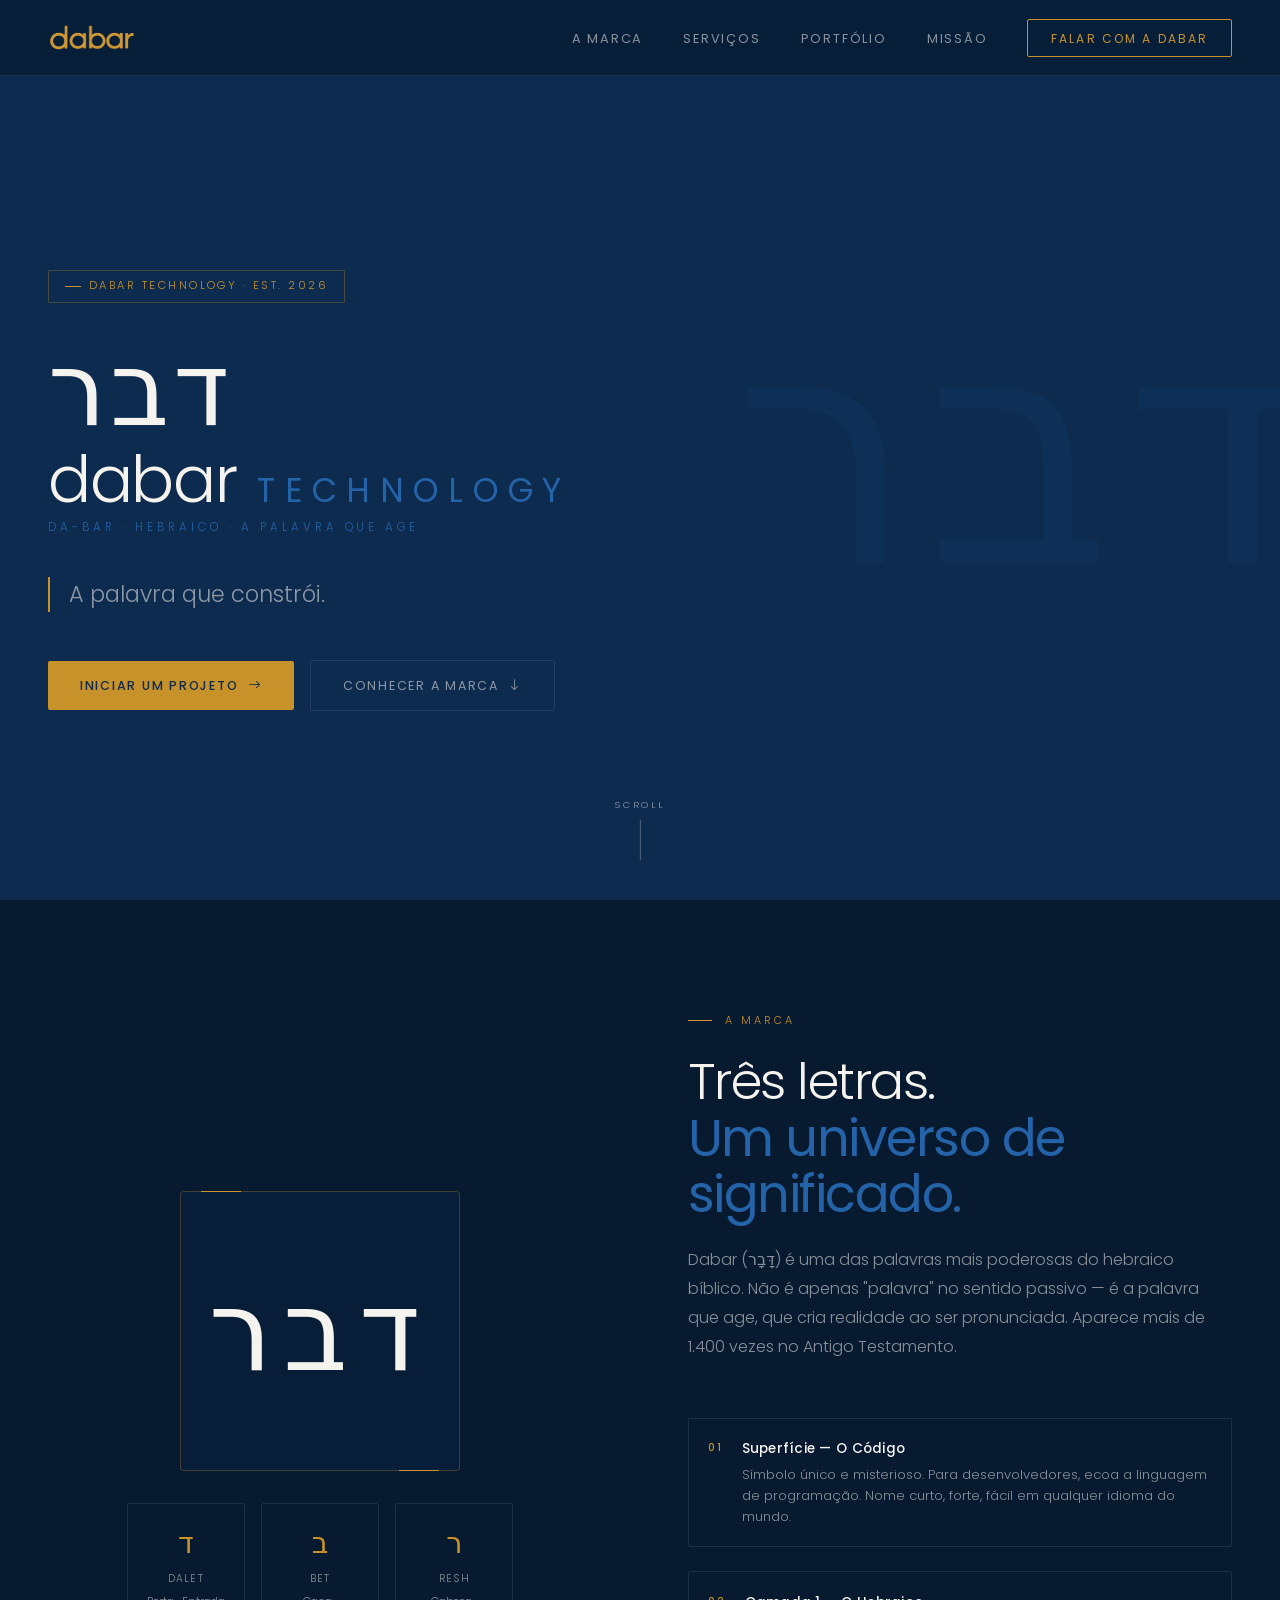
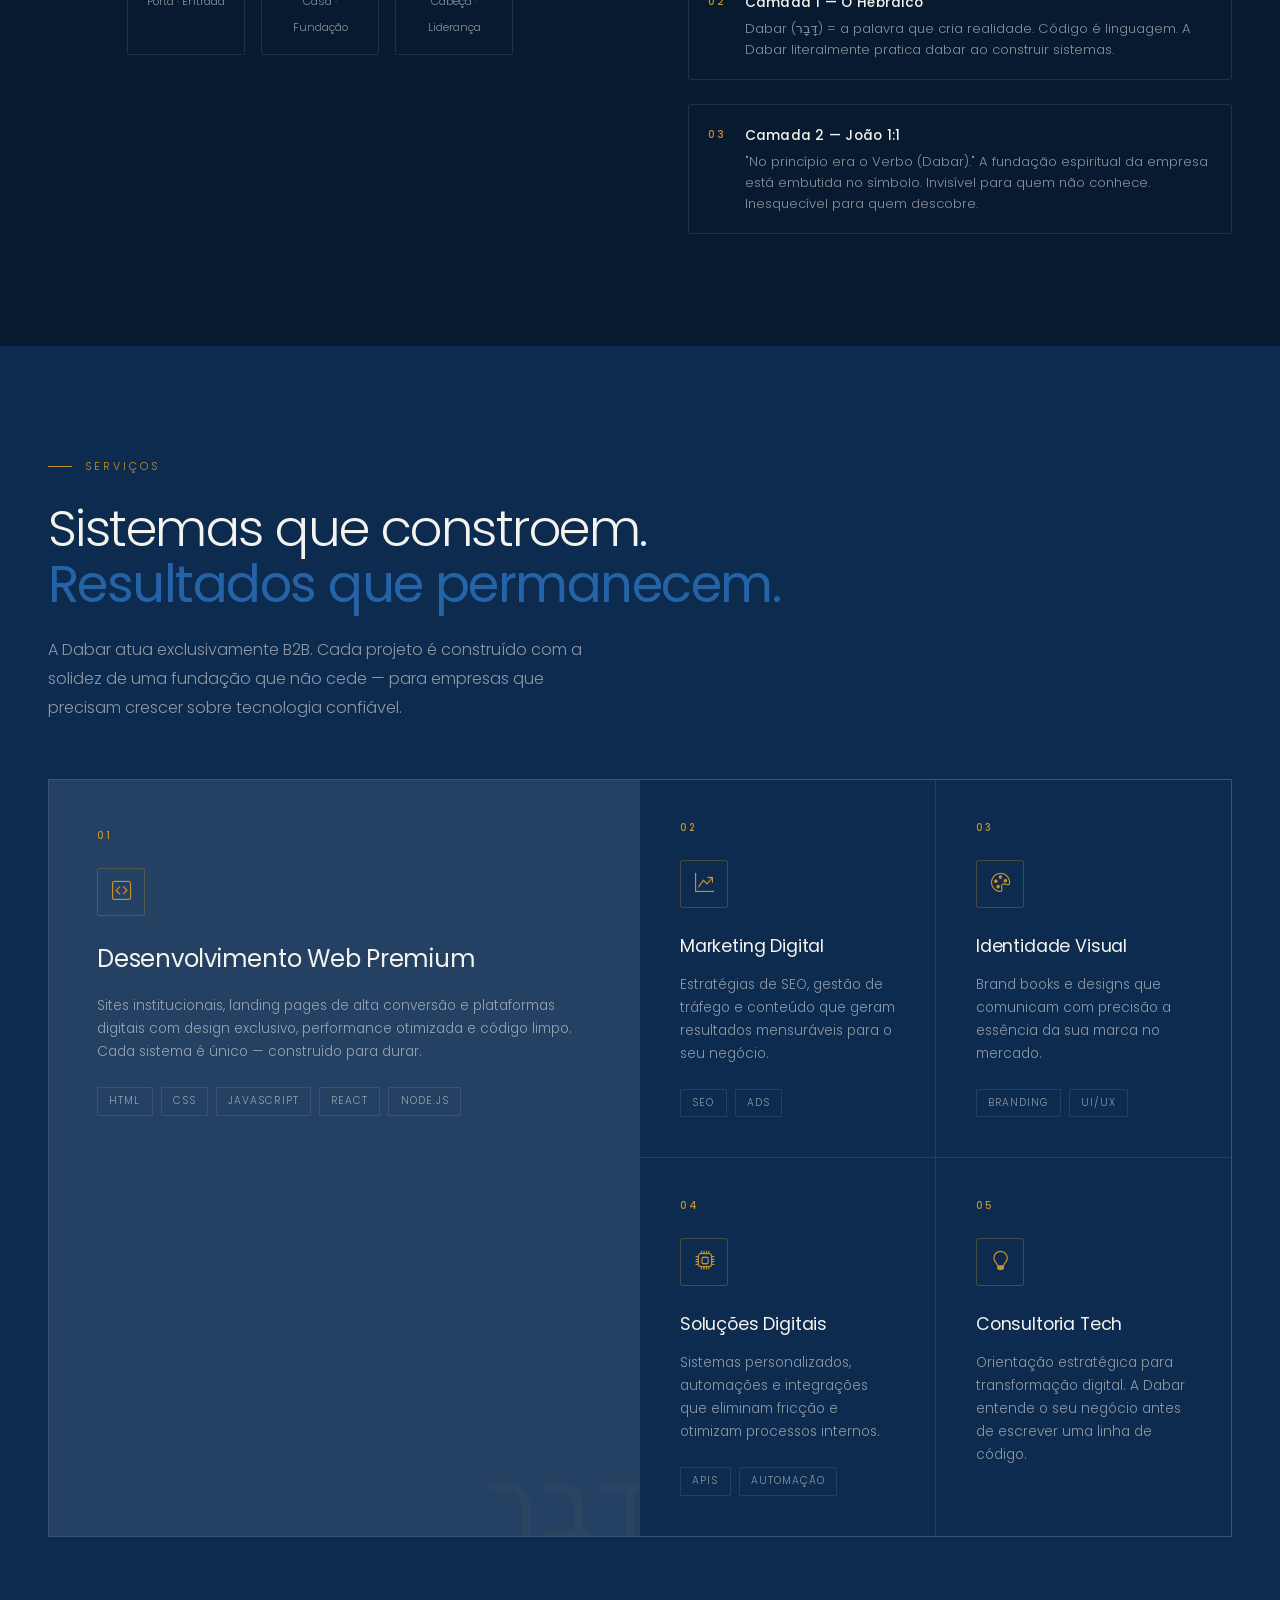
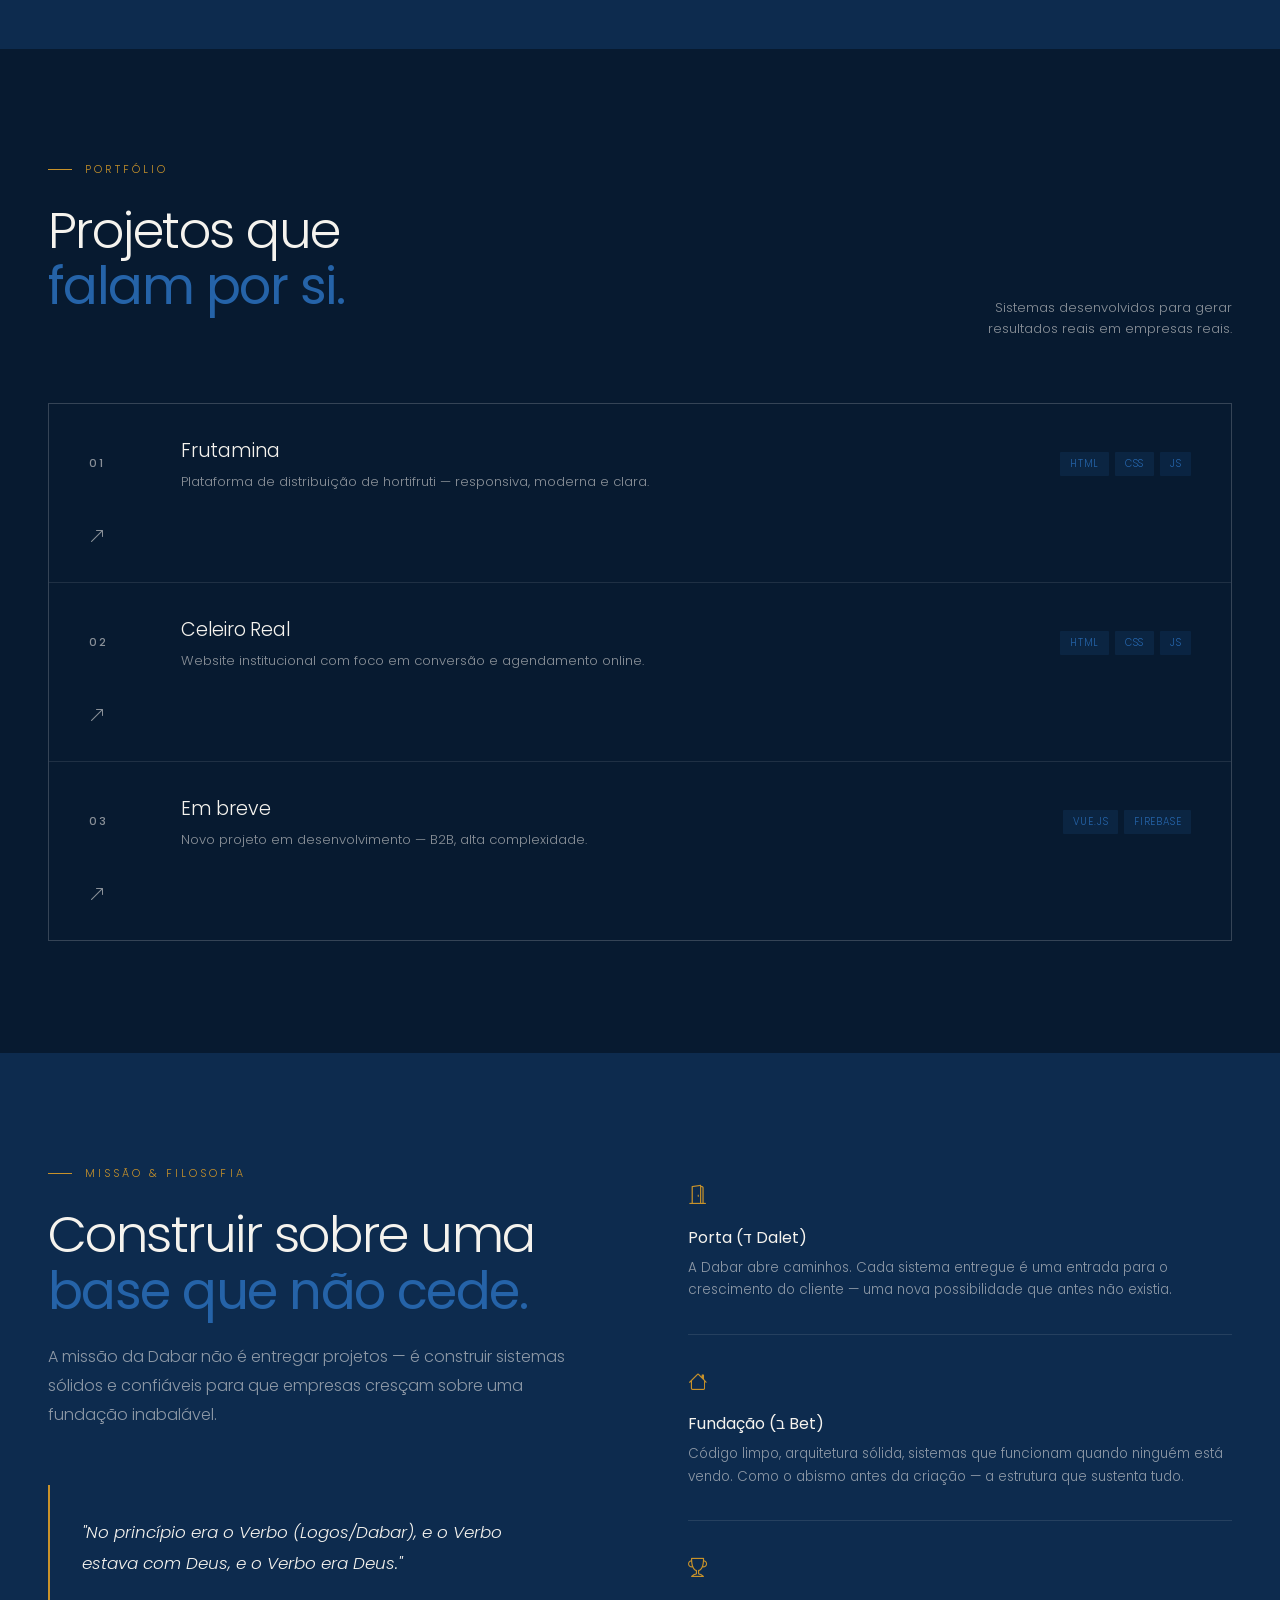
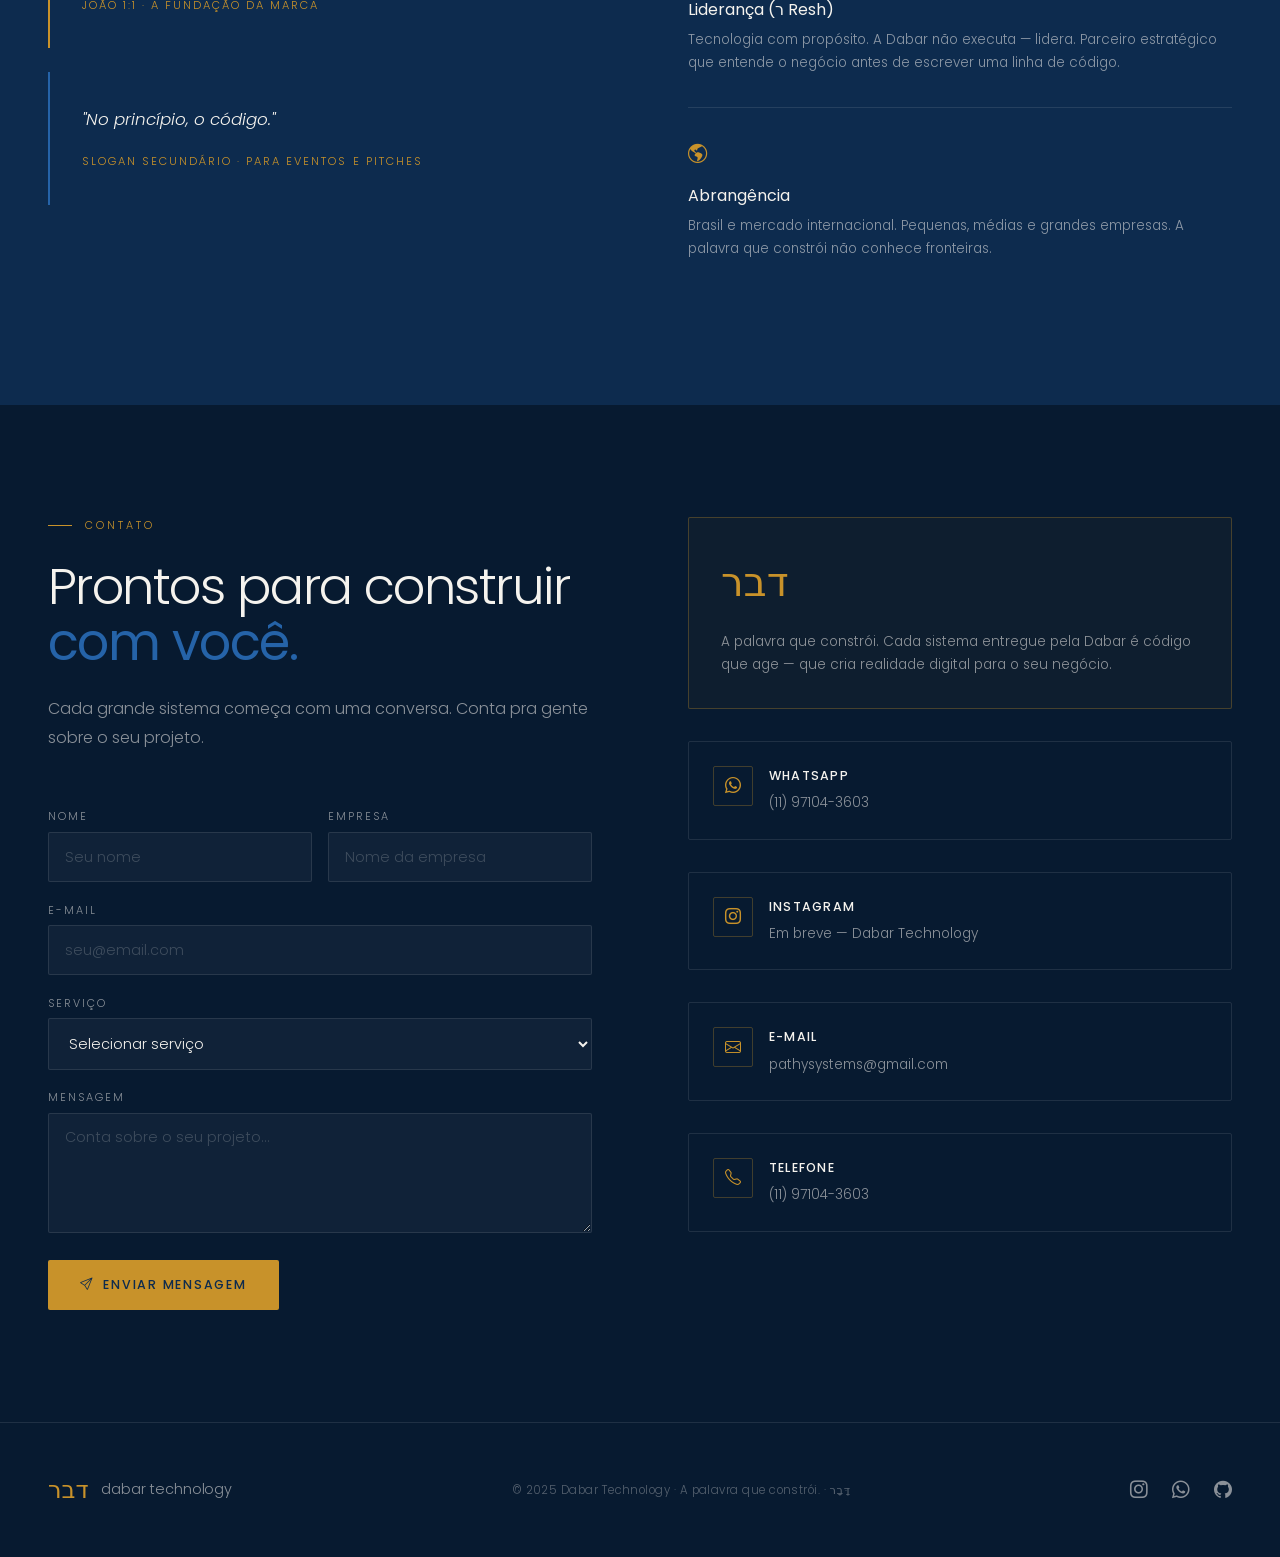
==== index.html @ f258bb85 "first upload" ====
<!DOCTYPE html>
<html lang="pt-br">

<head>
  <meta charset="UTF-8">
  <meta name="viewport" content="width=device-width, initial-scale=1.0">
  <meta name="author" content="Dabar Technology — Pedro Santos">
  <title>Dabar Technology | A palavra que constrói.</title>
  <meta name="description"
    content="Dabar Technology — Sistemas sólidos, confiáveis e com propósito. Para empresas que constroem sobre uma base que não cede.">
  <meta name="keywords" content="desenvolvimento web, sistemas, tecnologia, B2B, São Paulo">

  <link rel="preconnect" href="https://fonts.googleapis.com">
  <link rel="preconnect" href="https://fonts.gstatic.com" crossorigin>
  <link
    href="https://fonts.googleapis.com/css2?family=Poppins:wght@300;400;500;600;700&display=swap"
    rel="stylesheet">
  <link rel="stylesheet" href="https://cdn.jsdelivr.net/npm/bootstrap-icons@1.13.1/font/bootstrap-icons.min.css">

  <link rel="stylesheet" href="assets/css/common.css">
  <link rel="stylesheet" href="assets/css/home.css">
  <link rel="icon" href="favicon.png" type="image/x-icon">
</head>

<body>
  <!-- CURSOR -->
  <div class="cursor-dot" id="cursorDot"></div>
  <div class="cursor-ring" id="cursorRing"></div>

  <!-- MOBILE OVERLAY -->
  <div class="mobile-overlay" id="mobileOverlay">
    <div class="mobile-symbol">דבר</div>
    <button class="mobile-close" id="mobileClose"><i class="bi bi-x"></i></button>
    <a href="#home" onclick="closeMobile()">Home</a>
    <a href="#sobre" onclick="closeMobile()">A Marca</a>
    <a href="#servicos" onclick="closeMobile()">Serviços</a>
    <a href="#portfolio" onclick="closeMobile()">Portfólio</a>
    <a href="#missao" onclick="closeMobile()">Missão</a>
    <a href="#contato" onclick="closeMobile()">Contato</a>
  </div>

  <!-- HEADER -->
  <header id="header">
    <a href="#home" class="logo">
      <img src="assets/img/simlificado/dabar_logo_final_gold.png" alt="Dabar Technology" class="logo-image">
    </a>

    <nav>
      <ul>
        <li><a href="#sobre">A Marca</a></li>
        <li><a href="#servicos">Serviços</a></li>
        <li><a href="#portfolio">Portfólio</a></li>
        <li><a href="#missao">Missão</a></li>
        <li><a href="#contato" class="nav-cta">Falar com a Dabar</a></li>
      </ul>
    </nav>

    <button class="menu-mobile-btn" id="menuBtn">
      <i class="bi bi-list"></i>
    </button>
  </header>

  <!-- HERO -->
  <section id="home">
    <div class="hero-bg">
      <div class="hero-grid"></div>
      <div class="hero-watermark">דבר</div>
    </div>

    <div class="hero-content">
      <div class="hero-tag">Dabar Technology · Est. 2026</div>
      <span class="hero-hebrew">דבר</span>
      <div class="hero-name">dabar <em>technology</em></div>
      <div class="hero-tech">DA-BAR · Hebraico · A palavra que age</div>
      <p class="hero-slogan">A palavra que constrói.</p>
      <div class="hero-actions">
        <a href="#contato" class="btn-primary">
          Iniciar um projeto <i class="bi bi-arrow-right"></i>
        </a>
        <a href="#sobre" class="btn-ghost">
          Conhecer a marca <i class="bi bi-arrow-down"></i>
        </a>
      </div>
    </div>

    <a href="#sobre" class="hero-scroll">
      <span>scroll</span>
      <div class="scroll-line"></div>
    </a>
  </section>

  <!-- SOBRE / SÍMBOLO -->
  <section id="sobre">
    <div class="sobre-grid">
      <div class="sobre-visual">
        <div class="symbol-showcase reveal">
          <span class="symbol-main">דבר</span>
        </div>
        <div class="symbol-letters reveal reveal-delay-1">
          <div class="letter-card">
            <span class="letter-heb">ד</span>
            <span class="letter-name">Dalet</span>
            <span class="letter-meaning">Porta · Entrada</span>
          </div>
          <div class="letter-card">
            <span class="letter-heb">ב</span>
            <span class="letter-name">Bet</span>
            <span class="letter-meaning">Casa · Fundação</span>
          </div>
          <div class="letter-card">
            <span class="letter-heb">ר</span>
            <span class="letter-name">Resh</span>
            <span class="letter-meaning">Cabeça · Liderança</span>
          </div>
        </div>
      </div>

      <div class="sobre-content">
        <div class="section-label reveal">A Marca</div>
        <h2 class="section-title reveal reveal-delay-1">
          Três letras.<br><strong>Um universo de significado.</strong>
        </h2>
        <p class="section-desc reveal reveal-delay-2">
          Dabar (דָּבָר) é uma das palavras mais poderosas do hebraico bíblico. Não é apenas "palavra" no sentido
          passivo — é a palavra que age, que cria realidade ao ser pronunciada. Aparece mais de 1.400 vezes no Antigo
          Testamento.
        </p>

        <div class="layers">
          <div class="layer reveal reveal-delay-1">
            <span class="layer-num">01</span>
            <div class="layer-content">
              <h4>Superfície — O Código</h4>
              <p>Símbolo único e misterioso. Para desenvolvedores, ecoa a linguagem de programação. Nome curto, forte,
                fácil em qualquer idioma do mundo.</p>
            </div>
          </div>
          <div class="layer reveal reveal-delay-2">
            <span class="layer-num">02</span>
            <div class="layer-content">
              <h4>Camada 1 — O Hebraico</h4>
              <p>Dabar (דָּבָר) = a palavra que cria realidade. Código é linguagem. A Dabar literalmente pratica dabar
                ao construir sistemas.</p>
            </div>
          </div>
          <div class="layer reveal reveal-delay-3">
            <span class="layer-num">03</span>
            <div class="layer-content">
              <h4>Camada 2 — João 1:1</h4>
              <p>"No princípio era o Verbo (Dabar)." A fundação espiritual da empresa está embutida no símbolo.
                Invisível para quem não conhece. Inesquecível para quem descobre.</p>
            </div>
          </div>
        </div>
      </div>
    </div>
  </section>

  <!-- SERVIÇOS -->
  <section id="servicos">
    <div class="services-container">
      <div class="section-label reveal">Serviços</div>
      <h2 class="section-title reveal reveal-delay-1">
        Sistemas que constroem.<br><strong>Resultados que permanecem.</strong>
      </h2>
      <p class="section-desc reveal reveal-delay-2">
        A Dabar atua exclusivamente B2B. Cada projeto é construído com a solidez de uma fundação que não cede — para
        empresas que precisam crescer sobre tecnologia confiável.
      </p>

      <div class="services-grid reveal">
        <!-- Featured -->
        <div class="service-card featured">
          <div class="service-num">01</div>
          <div class="service-icon"><i class="bi bi-code-square"></i></div>
          <h3>Desenvolvimento Web Premium</h3>
          <p>Sites institucionais, landing pages de alta conversão e plataformas digitais com design exclusivo,
            performance otimizada e código limpo. Cada sistema é único — construído para durar.</p>
          <div class="service-tags">
            <span class="service-tag">HTML</span>
            <span class="service-tag">CSS</span>
            <span class="service-tag">JavaScript</span>
            <span class="service-tag">React</span>
            <span class="service-tag">Node.js</span>
          </div>
          <div class="service-card-bg">דבר</div>
        </div>

        <!-- Marketing -->
        <div class="service-card">
          <div class="service-num">02</div>
          <div class="service-icon"><i class="bi bi-graph-up-arrow"></i></div>
          <h3>Marketing Digital</h3>
          <p>Estratégias de SEO, gestão de tráfego e conteúdo que geram resultados mensuráveis para o seu negócio.</p>
          <div class="service-tags">
            <span class="service-tag">SEO</span>
            <span class="service-tag">Ads</span>
          </div>
        </div>

        <!-- Branding -->
        <div class="service-card">
          <div class="service-num">03</div>
          <div class="service-icon"><i class="bi bi-palette"></i></div>
          <h3>Identidade Visual</h3>
          <p>Brand books e designs que comunicam com precisão a essência da sua marca no mercado.</p>
          <div class="service-tags">
            <span class="service-tag">Branding</span>
            <span class="service-tag">UI/UX</span>
          </div>
        </div>

        <!-- Sistemas -->
        <div class="service-card">
          <div class="service-num">04</div>
          <div class="service-icon"><i class="bi bi-cpu"></i></div>
          <h3>Soluções Digitais</h3>
          <p>Sistemas personalizados, automações e integrações que eliminam fricção e otimizam processos internos.</p>
          <div class="service-tags">
            <span class="service-tag">APIs</span>
            <span class="service-tag">Automação</span>
          </div>
        </div>

        <!-- Consultoria -->
        <div class="service-card">
          <div class="service-num">05</div>
          <div class="service-icon"><i class="bi bi-lightbulb"></i></div>
          <h3>Consultoria Tech</h3>
          <p>Orientação estratégica para transformação digital. A Dabar entende o seu negócio antes de escrever uma
            linha de código.</p>
        </div>
      </div>
    </div>
  </section>

  <!-- PORTFÓLIO -->
  <section id="portfolio">
    <div class="portfolio-container">
      <div class="portfolio-header">
        <div>
          <div class="section-label reveal">Portfólio</div>
          <h2 class="section-title reveal reveal-delay-1">
            Projetos que<br><strong>falam por si.</strong>
          </h2>
        </div>
        <p class="reveal reveal-delay-2"
          style="font-size:0.82rem;color:var(--text-muted);max-width:280px;text-align:right;">
          Sistemas desenvolvidos para gerar resultados reais em empresas reais.
        </p>
      </div>

      <div class="projects-list">
        <a href="https://frutamina.com.br" target="_blank" class="project-row reveal">
          <span class="project-num">01</span>
          <div class="project-info">
            <h3>Frutamina</h3>
            <p>Plataforma de distribuição de hortifruti — responsiva, moderna e clara.</p>
          </div>
          <div class="project-stack">
            <span class="stack-tag">HTML</span>
            <span class="stack-tag">CSS</span>
            <span class="stack-tag">JS</span>
          </div>
          <i class="bi bi-arrow-up-right project-arrow"></i>
        </a>

        <a href="#" class="project-row reveal reveal-delay-1">
          <span class="project-num">02</span>
          <div class="project-info">
            <h3>Celeiro Real</h3>
            <p>Website institucional com foco em conversão e agendamento online.</p>
          </div>
          <div class="project-stack">
            <span class="stack-tag">HTML</span>
            <span class="stack-tag">CSS</span>
            <span class="stack-tag">JS</span>
          </div>
          <i class="bi bi-arrow-up-right project-arrow"></i>
        </a>

        <a href="#" class="project-row reveal reveal-delay-2">
          <span class="project-num">03</span>
          <div class="project-info">
            <h3>Em breve</h3>
            <p>Novo projeto em desenvolvimento — B2B, alta complexidade.</p>
          </div>
          <div class="project-stack">
            <span class="stack-tag">Vue.js</span>
            <span class="stack-tag">Firebase</span>
          </div>
          <i class="bi bi-arrow-up-right project-arrow"></i>
        </a>
      </div>
    </div>
  </section>

  <!-- MISSÃO -->
  <section id="missao">
    <div class="mission-container">
      <div>
        <div class="section-label reveal">Missão & Filosofia</div>
        <h2 class="section-title reveal reveal-delay-1">
          Construir sobre uma<br><strong>base que não cede.</strong>
        </h2>
        <p class="section-desc reveal reveal-delay-2">
          A missão da Dabar não é entregar projetos — é construir sistemas sólidos e confiáveis para que empresas
          cresçam sobre uma fundação inabalável.
        </p>
        <div class="verse-block reveal reveal-delay-3">
          <p class="verse-text">"No princípio era o Verbo (Logos/Dabar), e o Verbo estava com Deus, e o Verbo era Deus."
          </p>
          <span class="verse-ref">João 1:1 · A fundação da marca</span>
        </div>
        <div class="verse-block reveal reveal-delay-4" style="margin-top:1.5rem;border-left-color:var(--safira-light);">
          <p class="verse-text">"No princípio, o código."</p>
          <span class="verse-ref">Slogan secundário · Para eventos e pitches</span>
        </div>
      </div>

      <div class="pilares">
        <div class="pilar reveal">
          <div class="pilar-icon"><i class="bi bi-door-open"></i></div>
          <h4>Porta (ד Dalet)</h4>
          <p>A Dabar abre caminhos. Cada sistema entregue é uma entrada para o crescimento do cliente — uma nova
            possibilidade que antes não existia.</p>
        </div>
        <div class="pilar reveal reveal-delay-1">
          <div class="pilar-icon"><i class="bi bi-house"></i></div>
          <h4>Fundação (ב Bet)</h4>
          <p>Código limpo, arquitetura sólida, sistemas que funcionam quando ninguém está vendo. Como o abismo antes da
            criação — a estrutura que sustenta tudo.</p>
        </div>
        <div class="pilar reveal reveal-delay-2">
          <div class="pilar-icon"><i class="bi bi-trophy"></i></div>
          <h4>Liderança (ר Resh)</h4>
          <p>Tecnologia com propósito. A Dabar não executa — lidera. Parceiro estratégico que entende o negócio antes de
            escrever uma linha de código.</p>
        </div>
        <div class="pilar reveal reveal-delay-3">
          <div class="pilar-icon"><i class="bi bi-globe-americas"></i></div>
          <h4>Abrangência</h4>
          <p>Brasil e mercado internacional. Pequenas, médias e grandes empresas. A palavra que constrói não conhece
            fronteiras.</p>
        </div>
      </div>
    </div>
  </section>

  <!-- CONTATO -->
  <section id="contato">
    <div class="contact-container">
      <div>
        <div class="section-label reveal">Contato</div>
        <h2 class="section-title reveal reveal-delay-1">
          Prontos para construir<br><strong>com você.</strong>
        </h2>
        <p class="section-desc reveal reveal-delay-2">
          Cada grande sistema começa com uma conversa. Conta pra gente sobre o seu projeto.
        </p>

        <form class="contact-form reveal reveal-delay-3" id="contactForm">
          <div class="form-row">
            <div class="form-group">
              <label for="name">Nome</label>
              <input type="text" id="name" name="name" placeholder="Seu nome" required>
            </div>
            <div class="form-group">
              <label for="company">Empresa</label>
              <input type="text" id="company" name="company" placeholder="Nome da empresa">
            </div>
          </div>
          <div class="form-group">
            <label for="email">E-mail</label>
            <input type="email" id="email" name="email" placeholder="seu@email.com" required>
          </div>
          <div class="form-group">
            <label for="service">Serviço</label>
            <select id="service" name="service">
              <option value="">Selecionar serviço</option>
              <option>Desenvolvimento Web</option>
              <option>Marketing Digital</option>
              <option>Identidade Visual</option>
              <option>Soluções Digitais</option>
              <option>Consultoria Tech</option>
            </select>
          </div>
          <div class="form-group">
            <label for="message">Mensagem</label>
            <textarea id="message" name="message" placeholder="Conta sobre o seu projeto..." required></textarea>
          </div>
          <button type="submit" class="btn-submit">
            <i class="bi bi-send"></i> Enviar mensagem
          </button>
        </form>
      </div>

      <div class="contact-info">
        <div class="contact-mission reveal">
          <span class="symbol">דבר</span>
          <p>A palavra que constrói. Cada sistema entregue pela Dabar é código que age — que cria realidade digital para
            o seu negócio.</p>
        </div>

        <a href="https://wa.me/5511971043603" target="_blank" class="contact-item reveal reveal-delay-1">
          <div class="contact-item-icon"><i class="bi bi-whatsapp"></i></div>
          <div>
            <h4>WhatsApp</h4>
            <span>(11) 97104-3603</span>
          </div>
        </a>

        <a href="https://www.instagram.com/pathy_systems/" target="_blank" class="contact-item reveal reveal-delay-2">
          <div class="contact-item-icon"><i class="bi bi-instagram"></i></div>
          <div>
            <h4>Instagram</h4>
            <span>Em breve — Dabar Technology</span>
          </div>
        </a>

        <a href="mailto:pathysystems@gmail.com" class="contact-item reveal reveal-delay-3">
          <div class="contact-item-icon"><i class="bi bi-envelope"></i></div>
          <div>
            <h4>E-mail</h4>
            <span>pathysystems@gmail.com</span>
          </div>
        </a>

        <a href="tel:+5511971043603" class="contact-item reveal reveal-delay-4">
          <div class="contact-item-icon"><i class="bi bi-telephone"></i></div>
          <div>
            <h4>Telefone</h4>
            <span>(11) 97104-3603</span>
          </div>
        </a>
      </div>
    </div>
  </section>

  <!-- FOOTER -->
  <footer>
    <div class="footer-inner">
      <a href="#home" class="footer-brand">
        <span class="symbol">דבר</span>
        <span class="name">dabar technology</span>
      </a>
      <p class="footer-copy">© 2025 Dabar Technology · A palavra que constrói. · דָּבָר</p>
      <div class="footer-links">
        <a href="https://www.instagram.com/pathy_systems/" target="_blank" aria-label="Instagram">
          <i class="bi bi-instagram"></i>
        </a>
        <a href="https://wa.me/5511971043603" target="_blank" aria-label="WhatsApp">
          <i class="bi bi-whatsapp"></i>
        </a>
        <a href="https://github.com/pathy-systems" target="_blank" aria-label="GitHub">
          <i class="bi bi-github"></i>
        </a>
      </div>
    </div>
  </footer>

  <!-- NOTIFICATION -->
  <div class="notify" id="notify">
    <i class="bi bi-check-circle"></i>
    Mensagem enviada. A Dabar entrará em contato em breve.
  </div>


  <script src="assets/js/common.js"></script>
  <script src="assets/js/home.js"></script>
</body>

</html>
---- assets/css/common.css ----
/* ══════════════════════════════════════
   COMMON STYLES — DABAR TECHNOLOGY
   Shared across pages
   ══════════════════════════════════════ */
:root {
  --safira:     #1A4F8A;
  --safira-light: #2563A8;
  --midnight:   #0D2B4E;
  --midnight-deep: #071a30;
  --gold:       #C8922A;
  --gold-light: #D9A843;
  --stone:      #F5F3EE;
  --stone-dark: #E8E4DC;
  --white:      #ffffff;
  --text-main:  #F5F3EE;
  --text-muted: rgba(245,243,238,0.55);
  --border:     rgba(245,243,238,0.1);
  --border-gold: rgba(200,146,42,0.3);

  --font-body: 'Poppins', system-ui, sans-serif;

  --ease: cubic-bezier(0.4,0,0.2,1);
  --ease-spring: cubic-bezier(0.34,1.56,0.64,1);
}

*, *::before, *::after { margin:0; padding:0; box-sizing:border-box; }
html { scroll-behavior: smooth; }

body,
a,
button,
input,
textarea,
select,
label,
.nav-cta,
.menu-mobile-btn,
.mobile-close,
.btn-submit,
.contact-item,
.service-card,
.project-row {
  cursor: none !important;
}

body {
  background: var(--midnight);
  color: var(--text-main);
  font-family: var(--font-body);
  font-weight: 300;
  line-height: 1.6;
  overflow-x: hidden;
  cursor: none;
}

/* ── CUSTOM CURSOR ── */
.cursor-dot {
  width: 14px; height: 14px;
  background: #ffffff;
  border: 1px solid #ffffff;
  border-radius: 50%;
  position: fixed;
  top: 0; left: 0;
  pointer-events: none;
  z-index: 9999;
  transform: translate(-50%,-50%);
  will-change: transform;
  mix-blend-mode: difference;
  transition: width 0.15s ease, height 0.15s ease, transform 0.15s ease;
  opacity: 0;
}
.cursor-dot.active {
  opacity: 1;
}
.cursor-ring {
  width: 44px; height: 44px;
  border: 1.5px solid #ffffff;
  border-radius: 50%;
  position: fixed;
  top: 0; left: 0;
  pointer-events: none;
  z-index: 9998;
  transform: translate(-50%,-50%);
  will-change: transform;
  transition: width 0.3s var(--ease), height 0.3s var(--ease), border-color 0.3s, opacity 0.2s ease;
  mix-blend-mode: difference;
  opacity: 0;
}
.cursor-ring.active {
  opacity: 1;
}
.cursor-ring.hovered {
  width: 72px; height: 72px;
  border-color: #ffffff;
}
.cursor-dot.hovered {
  width: 18px; height: 18px;
}

/* ── SCROLLBAR ── */
::-webkit-scrollbar { width: 4px; }
::-webkit-scrollbar-track { background: var(--midnight-deep); }
::-webkit-scrollbar-thumb { background: var(--safira); border-radius: 2px; }

/* ── HEADER ── */
header {
  position: fixed;
  top: 0; left: 0; right: 0;
  z-index: 100;
  padding: 1.4rem 3rem;
  display: flex;
  align-items: center;
  justify-content: space-between;
  background: rgba(7,26,48,0.7);
  backdrop-filter: blur(20px);
  border-bottom: 1px solid var(--border);
  transition: background 0.4s var(--ease), padding 0.4s var(--ease);
}
header.scrolled {
  padding: 1rem 3rem;
  background: rgba(7,26,48,0.95);
}

.logo {
  display: flex;
  align-items: center;
  gap: 1rem;
  text-decoration: none;
}
.logo-image {
  display: block;
  max-height: 30px;
  width: auto;
}
.logo-symbol {
  font-family: var(--font-body);
  font-size: 1.8rem;
  font-weight: 300;
  color: var(--gold);
  line-height: 1;
  letter-spacing: 0.02em;
}
.logo-text {
  display: flex;
  flex-direction: column;
  gap: 0;
}
.logo-name {
  font-family: var(--font-body);
  font-size: 1.25rem;
  font-weight: 300;
  color: var(--stone);
  letter-spacing: -0.02em;
  line-height: 1.1;
}
.logo-sub {
  font-size: 0.6rem;
  font-weight: 500;
  letter-spacing: 0.28em;
  color: var(--safira-light);
  text-transform: uppercase;
}

nav ul {
  list-style: none;
  display: flex;
  gap: 2.5rem;
  align-items: center;
}
nav a {
  text-decoration: none;
  font-size: 0.8rem;
  font-weight: 400;
  letter-spacing: 0.14em;
  text-transform: uppercase;
  color: var(--text-muted);
  transition: color 0.3s;
  position: relative;
}
nav a::after {
  content: '';
  position: absolute;
  bottom: -4px; left: 0;
  width: 0; height: 1px;
  background: var(--gold);
  transition: width 0.3s var(--ease);
}
nav a:hover { color: var(--text-main); }
nav a:hover::after { width: 100%; }

.nav-cta {
  padding: 0.6rem 1.4rem;
  border: 1px solid var(--gold);
  border-radius: 2px;
  color: var(--gold) !important;
  font-size: 0.75rem !important;
  letter-spacing: 0.18em;
  transition: background 0.3s, color 0.3s !important;
}
.nav-cta:hover {
  background: var(--gold);
  color: var(--midnight) !important;
}
.nav-cta::after { display: none; }

.menu-mobile-btn {
  display: none;
  background: none;
  border: none;
  color: var(--text-main);
  font-size: 1.5rem;
}

.btn-primary {
  display: inline-flex;
  align-items: center;
  gap: 0.6rem;
  padding: 0.9rem 2rem;
  background: var(--gold);
  color: var(--midnight);
  text-decoration: none;
  font-size: 0.78rem;
  font-weight: 500;
  letter-spacing: 0.14em;
  text-transform: uppercase;
  border-radius: 2px;
  transition: background 0.3s, transform 0.2s var(--ease-spring), box-shadow 0.3s;
}
.btn-primary:hover {
  background: var(--gold-light);
  transform: translateY(-2px);
  box-shadow: 0 12px 30px rgba(200,146,42,0.3);
}

.btn-ghost {
  display: inline-flex;
  align-items: center;
  gap: 0.6rem;
  padding: 0.9rem 2rem;
  border: 1px solid var(--border);
  color: var(--text-muted);
  text-decoration: none;
  font-size: 0.78rem;
  font-weight: 400;
  letter-spacing: 0.14em;
  text-transform: uppercase;
  border-radius: 2px;
  transition: border-color 0.3s, color 0.3s;
}
.btn-ghost:hover {
  border-color: var(--stone);
  color: var(--stone);
}

.section-label {
  display: flex;
  align-items: center;
  gap: 0.8rem;
  font-size: 0.68rem;
  letter-spacing: 0.28em;
  text-transform: uppercase;
  color: var(--gold);
  margin-bottom: 1.5rem;
}
.section-label::before {
  content: '';
  width: 24px; height: 1px;
  background: var(--gold);
  flex-shrink: 0;
}

.section-title {
  font-size: clamp(2rem, 4vw, 3.2rem);
  font-weight: 300;
  letter-spacing: -0.03em;
  color: var(--stone);
  line-height: 1.1;
  margin-bottom: 1.5rem;
}
.section-title strong {
  font-weight: 400;
  color: var(--safira-light);
}

.section-desc {
  font-size: 1rem;
  color: var(--text-muted);
  max-width: 540px;
  line-height: 1.8;
  margin-bottom: 3.5rem;
}

/* ── REVEAL ANIMATION ── */
.reveal {
  opacity: 0;
  transform: translateY(30px);
  transition: opacity 0.7s var(--ease), transform 0.7s var(--ease);
}
.reveal.visible {
  opacity: 1;
  transform: translateY(0);
}
.reveal-delay-1 { transition-delay: 0.1s; }
.reveal-delay-2 { transition-delay: 0.2s; }
.reveal-delay-3 { transition-delay: 0.3s; }
.reveal-delay-4 { transition-delay: 0.4s; }

.contact-form {
  display: flex;
  flex-direction: column;
  gap: 1.2rem;
}

.form-group {
  display: flex;
  flex-direction: column;
  gap: 0.4rem;
}
.form-group label {
  font-size: 0.68rem;
  letter-spacing: 0.18em;
  text-transform: uppercase;
  color: var(--text-muted);
}
.form-group input,
.form-group textarea,
.form-group select {
  background: rgba(245,243,238,0.04);
  border: 1px solid var(--border);
  color: var(--stone);
  padding: 0.85rem 1rem;
  font-family: var(--font-body);
  font-size: 0.9rem;
  font-weight: 300;
  border-radius: 2px;
  transition: border-color 0.3s, background 0.3s;
  outline: none;
  width: 100%;
}
.form-group input::placeholder,
.form-group textarea::placeholder {
  color: rgba(245,243,238,0.2);
}
.form-group input:focus,
.form-group textarea:focus,
.form-group select:focus {
  border-color: var(--safira-light);
  background: rgba(245,243,238,0.06);
}
.form-group select option { background: var(--midnight-deep); }
.form-group textarea { min-height: 120px; resize: vertical; }

.form-row { display: grid; grid-template-columns: 1fr 1fr; gap: 1rem; }

.btn-submit {
  display: inline-flex;
  align-items: center;
  gap: 0.6rem;
  padding: 1rem 2rem;
  background: var(--gold);
  color: var(--midnight);
  border: none;
  font-family: var(--font-body);
  font-size: 0.78rem;
  font-weight: 500;
  letter-spacing: 0.14em;
  text-transform: uppercase;
  border-radius: 2px;
  transition: background 0.3s, transform 0.2s var(--ease-spring);
  margin-top: 0.5rem;
  align-self: flex-start;
}
.btn-submit:hover {
  background: var(--gold-light);
  transform: translateY(-2px);
}

.contact-info {
  display: flex;
  flex-direction: column;
  gap: 2rem;
}

.contact-item {
  display: flex;
  gap: 1rem;
  align-items: flex-start;
  padding: 1.5rem;
  border: 1px solid var(--border);
  border-radius: 2px;
  text-decoration: none;
  color: inherit;
  transition: border-color 0.3s, background 0.3s;
}
.contact-item:hover {
  border-color: var(--border-gold);
  background: rgba(200,146,42,0.04);
}
.contact-item-icon {
  width: 40px; height: 40px;
  border: 1px solid var(--border-gold);
  display: flex;
  align-items: center;
  justify-content: center;
  font-size: 1rem;
  color: var(--gold);
  flex-shrink: 0;
  border-radius: 2px;
}
.contact-item h4 {
  font-size: 0.78rem;
  font-weight: 500;
  letter-spacing: 0.1em;
  text-transform: uppercase;
  color: var(--stone);
  margin-bottom: 0.2rem;
}
.contact-item span {
  font-size: 0.85rem;
  color: var(--text-muted);
}

footer {
  background: var(--midnight-deep);
  border-top: 1px solid var(--border);
  padding: 3rem;
}

.footer-inner {
  max-width: 1200px;
  margin: 0 auto;
  display: flex;
  align-items: center;
  justify-content: space-between;
  gap: 2rem;
  flex-wrap: wrap;
}

.footer-brand {
  display: flex;
  align-items: center;
  gap: 0.8rem;
  text-decoration: none;
}
.footer-brand .symbol {
  font-family: var(--font-body);
  font-size: 1.5rem;
  color: var(--gold);
}
.footer-brand .name {
  font-size: 0.9rem;
  font-weight: 300;
  color: var(--text-muted);
  letter-spacing: -0.01em;
}

.footer-copy {
  font-size: 0.72rem;
  color: var(--text-muted);
  opacity: 0.6;
  letter-spacing: 0.04em;
}

.footer-links {
  display: flex;
  gap: 1.5rem;
}
.footer-links a {
  font-size: 1.1rem;
  color: var(--text-muted);
  text-decoration: none;
  transition: color 0.3s;
}
.footer-links a:hover { color: var(--gold); }

.mobile-overlay {
  display: none;
  position: fixed;
  inset: 0;
  background: rgba(7,26,48,0.98);
  z-index: 200;
  flex-direction: column;
  justify-content: center;
  align-items: center;
  gap: 2rem;
}
.mobile-overlay.open { display: flex; }
.mobile-overlay a {
  font-size: 1.5rem;
  font-weight: 300;
  color: var(--text-muted);
  text-decoration: none;
  letter-spacing: -0.02em;
  transition: color 0.3s;
}
.mobile-overlay a:hover { color: var(--gold); }
.mobile-close {
  position: absolute;
  top: 2rem; right: 2rem;
  background: none; border: none;
  color: var(--text-muted);
  font-size: 1.5rem;
}
.mobile-symbol {
  font-family: var(--font-body);
  font-size: 4rem;
  color: rgba(200,146,42,0.2);
  margin-bottom: 1rem;
}

@media (max-width: 900px) {
  header { padding: 1.2rem 1.5rem; }
  header nav { display: none; }
  .menu-mobile-btn { display: block; }
}

/* ── NOTIFICATION ── */
.notify {
  position: fixed;
  bottom: 2rem; right: 2rem;
  background: var(--safira);
  color: var(--stone);
  padding: 1rem 1.5rem;
  border-radius: 2px;
  font-size: 0.82rem;
  display: flex;
  align-items: center;
  gap: 0.6rem;
  transform: translateY(100px);
  opacity: 0;
  transition: all 0.4s var(--ease);
  z-index: 500;
  border-left: 3px solid var(--gold);
}
.notify.show { transform: translateY(0); opacity: 1; }
---- assets/css/home.css ----
/* ── HERO ── */
    #home {
      min-height: 100vh;
      display: flex;
      flex-direction: column;
      justify-content: center;
      align-items: flex-start;
      padding: 10rem 3rem 5rem 3rem;
      position: relative;
      overflow: hidden;
    }

    .hero-bg {
      position: absolute;
      inset: 0;
      pointer-events: none;
      background: var(--midnight);
    }
    .hero-bg::before {
      display: none;
    }

    .hero-grid {
      display: none;
    }

    /* Big Hebrew watermark */
    .hero-watermark {
      position: absolute;
      right: -2rem;
      top: 50%;
      transform: translateY(-50%);
      font-family: var(--font-body);
      font-size: clamp(12rem, 25vw, 22rem);
      font-weight: 300;
      color: rgba(26,79,138,0.12);
      line-height: 1;
      pointer-events: none;
      user-select: none;
      letter-spacing: 0.04em;
    }

    .hero-content {
      position: relative;
      z-index: 2;
      max-width: 750px;
    }

    .hero-tag {
      display: inline-flex;
      align-items: center;
      gap: 0.5rem;
      font-size: 0.7rem;
      letter-spacing: 0.22em;
      text-transform: uppercase;
      color: var(--gold);
      border: 1px solid var(--border-gold);
      padding: 0.4rem 1rem;
      border-radius: 1px;
      margin-bottom: 2.5rem;
      opacity: 0;
      animation: fadeUp 0.8s var(--ease) 0.2s forwards;
    }
    .hero-tag::before {
      content: '';
      width: 16px; height: 1px;
      background: var(--gold);
    }

    .hero-hebrew {
      font-family: var(--font-body);
      font-size: clamp(3.5rem, 8vw, 7rem);
      font-weight: 300;
      color: var(--stone);
      line-height: 0.9;
      letter-spacing: 0.04em;
      margin-bottom: 0.8rem;
      opacity: 0;
      animation: fadeUp 0.9s var(--ease) 0.35s forwards;
      display: block;
    }

    .hero-name {
      font-family: var(--font-body);
      font-size: clamp(2rem, 5vw, 4.2rem);
      font-weight: 300;
      letter-spacing: -0.02em;
      color: var(--stone);
      line-height: 1;
      margin-bottom: 0.4rem;
      opacity: 0;
      animation: fadeUp 0.9s var(--ease) 0.5s forwards;
      text-transform: lowercase;
      text-rendering: optimizeLegibility;
    }
    .hero-name em {
      font-style: normal;
      color: var(--safira-light);
      text-transform: uppercase;
      letter-spacing: 0.28em;
      font-weight: 400;
      font-size: 0.52em;
      display: inline-block;
      margin-left: 0.25rem;
    }

    .hero-tech {
      font-size: 0.72rem;
      letter-spacing: 0.34em;
      text-transform: uppercase;
      color: var(--safira-light);
      margin-bottom: 2.5rem;
      opacity: 0;
      animation: fadeUp 0.8s var(--ease) 0.65s forwards;
    }

    .hero-slogan {
      font-size: clamp(1rem, 2.2vw, 1.4rem);
      color: var(--text-muted);
      font-weight: 300;
      margin-bottom: 3rem;
      max-width: 480px;
      opacity: 0;
      animation: fadeUp 0.8s var(--ease) 0.8s forwards;
      border-left: 2px solid var(--gold);
      padding-left: 1.2rem;
    }

    .hero-actions {
      display: flex;
      gap: 1rem;
      align-items: center;
      flex-wrap: wrap;
      opacity: 0;
      animation: fadeUp 0.8s var(--ease) 0.95s forwards;
    }


    .hero-scroll {
      position: absolute;
      bottom: 2.5rem;
      left: 50%;
      transform: translateX(-50%);
      display: flex;
      flex-direction: column;
      align-items: center;
      gap: 0.5rem;
      opacity: 0;
      animation: fadeIn 1s var(--ease) 1.5s forwards;
      text-decoration: none;
    }
    .hero-scroll span {
      font-size: 0.6rem;
      letter-spacing: 0.3em;
      text-transform: uppercase;
      color: var(--text-muted);
    }
    .scroll-line {
      width: 1px;
      height: 40px;
      background: var(--text-muted);
      opacity: 0.55;
      animation: scrollPulse 2s ease infinite;
    }
    @keyframes scrollPulse {
      0%, 100% { opacity: 0.4; transform: scaleY(1); }
      50% { opacity: 1; transform: scaleY(1.1); }
    }

    @keyframes fadeUp {
      from { opacity: 0; transform: translateY(24px); }
      to   { opacity: 1; transform: translateY(0); }
    }
    @keyframes fadeIn {
      from { opacity: 0; }
      to   { opacity: 1; }
    }

    /* ── SECTIONS GENERAL ── */
    section {
      padding: 7rem 3rem;
      position: relative;
    }


    /* ── ABOUT / SYMBOL SECTION ── */
    #sobre {
      background: var(--midnight-deep);
      overflow: hidden;
    }

    .sobre-grid {
      display: grid;
      grid-template-columns: 1fr 1fr;
      gap: 6rem;
      align-items: center;
      max-width: 1200px;
      margin: 0 auto;
    }

    .sobre-visual {
      display: flex;
      flex-direction: column;
      align-items: center;
      gap: 2rem;
    }

    .symbol-showcase {
      width: 280px;
      height: 280px;
      border: 1px solid var(--border-gold);
      border-radius: 4px;
      display: flex;
      align-items: center;
      justify-content: center;
      position: relative;
      background: rgba(26,79,138,0.08);
    }
    .symbol-showcase::before,
    .symbol-showcase::after {
      content: '';
      position: absolute;
      background: var(--gold);
    }
    .symbol-showcase::before {
      top: -1px; left: 20px; width: 40px; height: 1px;
    }
    .symbol-showcase::after {
      bottom: -1px; right: 20px; width: 40px; height: 1px;
    }
    .symbol-main {
      font-family: var(--font-body);
      font-size: 7rem;
      font-weight: 300;
      color: var(--stone);
      letter-spacing: 0.1em;
      line-height: 1;
    }

    .symbol-letters {
      display: flex;
      gap: 1rem;
    }
    .letter-card {
      text-align: center;
      padding: 1rem 0.8rem;
      border: 1px solid var(--border);
      border-radius: 2px;
      flex: 1;
      transition: border-color 0.3s;
    }
    .letter-card:hover { border-color: var(--border-gold); }
    .letter-heb {
      font-family: var(--font-body);
      font-size: 1.8rem;
      color: var(--gold);
      display: block;
      margin-bottom: 0.3rem;
    }
    .letter-name {
      font-size: 0.65rem;
      letter-spacing: 0.12em;
      text-transform: uppercase;
      color: var(--text-muted);
      display: block;
    }
    .letter-meaning {
      font-size: 0.7rem;
      color: var(--text-muted);
      margin-top: 0.2rem;
    }

    .layers {
      display: flex;
      flex-direction: column;
      gap: 1.5rem;
    }
    .layer {
      display: flex;
      gap: 1.2rem;
      padding: 1.2rem;
      border: 1px solid var(--border);
      border-radius: 2px;
      transition: border-color 0.3s, background 0.3s;
    }
    .layer:hover {
      border-color: var(--border-gold);
      background: rgba(200,146,42,0.04);
    }
    .layer-num {
      font-size: 0.65rem;
      letter-spacing: 0.15em;
      color: var(--gold);
      padding-top: 0.15rem;
      flex-shrink: 0;
      font-weight: 500;
    }
    .layer-content h4 {
      font-size: 0.85rem;
      font-weight: 500;
      color: var(--stone);
      margin-bottom: 0.3rem;
      letter-spacing: 0.02em;
    }
    .layer-content p {
      font-size: 0.82rem;
      color: var(--text-muted);
      line-height: 1.6;
    }

    /* ── SERVICES ── */
    #servicos {
      background: var(--midnight);
    }

    .services-container {
      max-width: 1200px;
      margin: 0 auto;
    }

    .services-grid {
      display: grid;
      grid-template-columns: 2fr 1fr 1fr;
      grid-template-rows: auto auto;
      gap: 1px;
      background: var(--border);
      border: 1px solid var(--border);
    }

    .service-card {
      background: var(--midnight);
      padding: 2.5rem;
      position: relative;
      overflow: hidden;
      transition: background 0.4s;
    }
    .service-card:hover {
      background: rgba(26,79,138,0.15);
    }

    .service-card.featured {
      grid-column: 1;
      grid-row: 1 / 3;
      padding: 3rem;
      background: rgba(26,79,138,0.08);
    }
    .service-card.featured:hover {
      background: rgba(26,79,138,0.2);
    }

    .service-num {
      font-size: 0.62rem;
      letter-spacing: 0.2em;
      color: var(--gold);
      text-transform: uppercase;
      margin-bottom: 1.5rem;
      font-weight: 500;
    }

    .service-icon {
      width: 48px;
      height: 48px;
      border: 1px solid var(--border-gold);
      border-radius: 2px;
      display: flex;
      align-items: center;
      justify-content: center;
      font-size: 1.2rem;
      color: var(--gold);
      margin-bottom: 1.5rem;
      transition: background 0.3s;
    }
    .service-card:hover .service-icon {
      background: rgba(200,146,42,0.1);
    }

    .service-card h3 {
      font-size: 1.1rem;
      font-weight: 400;
      color: var(--stone);
      margin-bottom: 0.8rem;
      letter-spacing: -0.01em;
    }
    .service-card.featured h3 {
      font-size: 1.5rem;
      margin-bottom: 1rem;
    }

    .service-card p {
      font-size: 0.85rem;
      color: var(--text-muted);
      line-height: 1.7;
    }

    .service-tags {
      display: flex;
      flex-wrap: wrap;
      gap: 0.5rem;
      margin-top: 1.5rem;
    }
    .service-tag {
      padding: 0.3rem 0.7rem;
      border: 1px solid var(--border);
      font-size: 0.65rem;
      letter-spacing: 0.1em;
      text-transform: uppercase;
      color: var(--text-muted);
      border-radius: 1px;
    }

    .service-card-bg {
      position: absolute;
      bottom: -1rem;
      right: -0.5rem;
      font-family: var(--font-body);
      font-size: 6rem;
      color: rgba(200,146,42,0.04);
      font-weight: 300;
      line-height: 1;
      pointer-events: none;
      user-select: none;
    }

    /* ── PORTFOLIO ── */
    #portfolio {
      background: var(--midnight-deep);
      overflow: hidden;
    }

    .portfolio-container {
      max-width: 1200px;
      margin: 0 auto;
    }

    .portfolio-header {
      display: flex;
      justify-content: space-between;
      align-items: flex-end;
      margin-bottom: 4rem;
    }

    .projects-list {
      display: flex;
      flex-direction: column;
      gap: 1px;
      background: var(--border);
      border: 1px solid var(--border);
    }

    .project-row {
      display: grid;
      grid-template-columns: 60px 1fr auto;
      align-items: center;
      gap: 2rem;
      padding: 2rem 2.5rem;
      background: var(--midnight-deep);
      text-decoration: none;
      color: inherit;
      transition: background 0.3s;
      position: relative;
      overflow: hidden;
    }
    .project-row::before {
      content: '';
      position: absolute;
      left: 0; top: 0; bottom: 0;
      width: 0;
      background: var(--gold);
      transition: width 0.3s var(--ease);
    }
    .project-row:hover { background: rgba(26,79,138,0.12); }
    .project-row:hover::before { width: 2px; }

    .project-num {
      font-size: 0.7rem;
      letter-spacing: 0.15em;
      color: var(--text-muted);
      font-weight: 500;
    }

    .project-info h3 {
      font-size: 1.2rem;
      font-weight: 300;
      color: var(--stone);
      letter-spacing: -0.01em;
      margin-bottom: 0.3rem;
    }
    .project-info p {
      font-size: 0.82rem;
      color: var(--text-muted);
    }

    .project-stack {
      display: flex;
      gap: 0.4rem;
      align-items: center;
    }
    .stack-tag {
      padding: 0.25rem 0.6rem;
      background: rgba(26,79,138,0.2);
      font-size: 0.62rem;
      letter-spacing: 0.08em;
      text-transform: uppercase;
      color: var(--safira-light);
      border-radius: 1px;
    }

    .project-arrow {
      color: var(--text-muted);
      font-size: 1rem;
      transition: transform 0.3s var(--ease), color 0.3s;
    }
    .project-row:hover .project-arrow {
      transform: translate(4px,-4px);
      color: var(--gold);
    }

    /* ── PHILOSOPHY / MISSION ── */
    #missao {
      background: var(--midnight);
    }

    .mission-container {
      max-width: 1200px;
      margin: 0 auto;
      display: grid;
      grid-template-columns: 1fr 1fr;
      gap: 6rem;
      align-items: start;
    }

    .verse-block {
      padding: 2rem;
      border-left: 2px solid var(--gold);
      margin-top: 2rem;
    }
    .verse-text {
      font-size: 1.05rem;
      font-weight: 300;
      color: var(--stone);
      line-height: 1.8;
      margin-bottom: 0.8rem;
      font-style: italic;
    }
    .verse-ref {
      font-size: 0.7rem;
      letter-spacing: 0.18em;
      text-transform: uppercase;
      color: var(--gold);
    }

    .pilares {
      display: flex;
      flex-direction: column;
      gap: 2rem;
      margin-top: 1rem;
    }
    .pilar {
      padding-bottom: 2rem;
      border-bottom: 1px solid var(--border);
    }
    .pilar:last-child { border-bottom: none; }
    .pilar-icon {
      font-size: 1.2rem;
      color: var(--gold);
      margin-bottom: 0.8rem;
    }
    .pilar h4 {
      font-size: 1rem;
      font-weight: 400;
      color: var(--stone);
      margin-bottom: 0.4rem;
    }
    .pilar p {
      font-size: 0.84rem;
      color: var(--text-muted);
      line-height: 1.7;
    }

    /* ── CONTACT ── */
    #contato {
      background: var(--midnight-deep);
      overflow: hidden;
    }

    .contact-container {
      max-width: 1200px;
      margin: 0 auto;
      display: grid;
      grid-template-columns: 1fr 1fr;
      gap: 6rem;
      align-items: start;
    }


    .contact-mission {
      padding: 2rem;
      border: 1px solid var(--border-gold);
      border-radius: 2px;
      background: rgba(200,146,42,0.04);
    }
    .contact-mission .symbol {
      font-family: var(--font-body);
      font-size: 2.5rem;
      color: var(--gold);
      display: block;
      margin-bottom: 1rem;
    }
    .contact-mission p {
      font-size: 0.85rem;
      color: var(--text-muted);
      line-height: 1.7;
    }

    /* ── FOOTER ── */

    /* ── RESPONSIVENESS ── */
    @media (max-width: 900px) {
      #home { padding: 8rem 1.5rem 4rem; }
      .hero-watermark { font-size: 12rem; right: -3rem; opacity: 0.6; }

      section { padding: 5rem 1.5rem; }

      .sobre-grid,
      .mission-container,
      .contact-container { grid-template-columns: 1fr; gap: 3rem; }

      .services-grid {
        grid-template-columns: 1fr;
      }
      .service-card.featured { grid-column: 1; grid-row: auto; }

      .portfolio-header { flex-direction: column; align-items: flex-start; gap: 1rem; }
      .project-row { grid-template-columns: 50px 1fr; }
      .project-stack { display: none; }

      .form-row { grid-template-columns: 1fr; }

      .footer-inner { flex-direction: column; align-items: flex-start; gap: 1.5rem; }

      nav { display: none; }
    }

    @media (max-width: 500px) {
      .hero-hebrew { font-size: 3rem; }
      .hero-name { font-size: 2rem; }
      .symbol-showcase { width: 220px; height: 220px; }
      .symbol-main { font-size: 5rem; }
    }
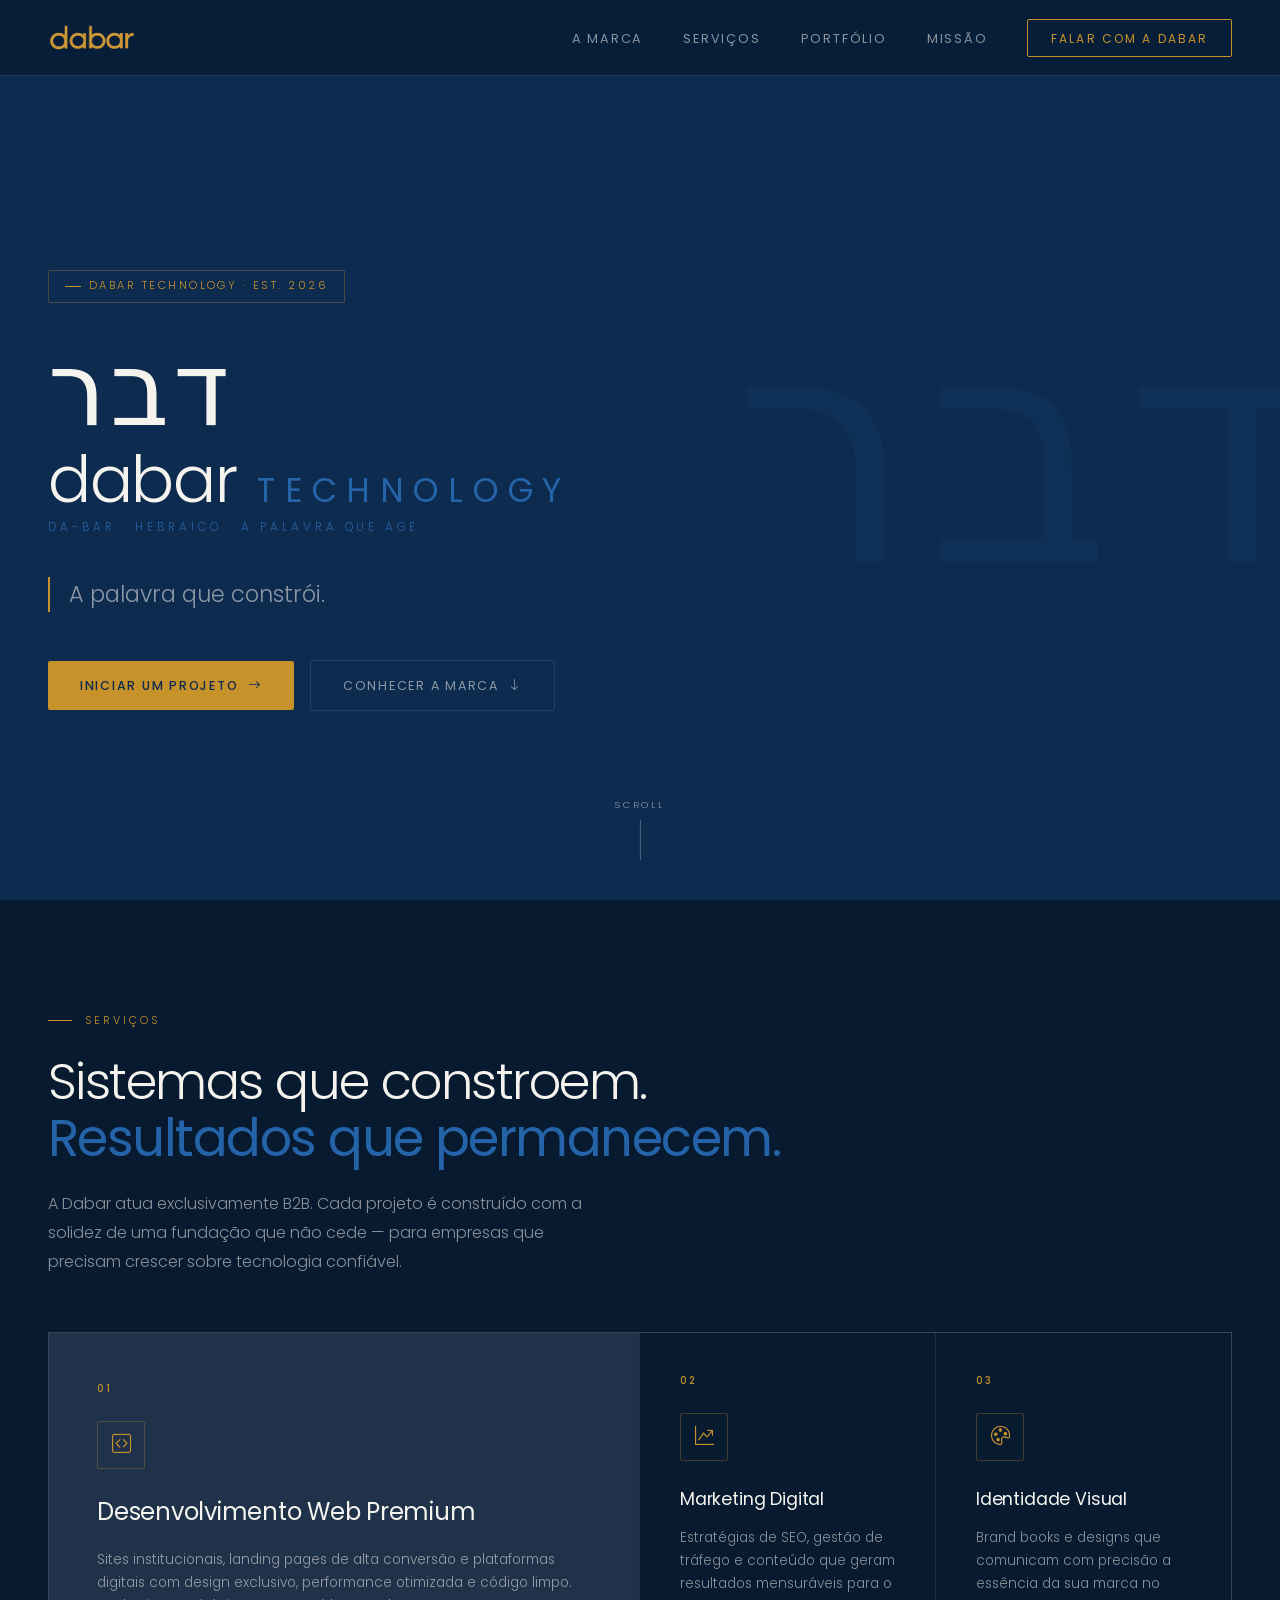
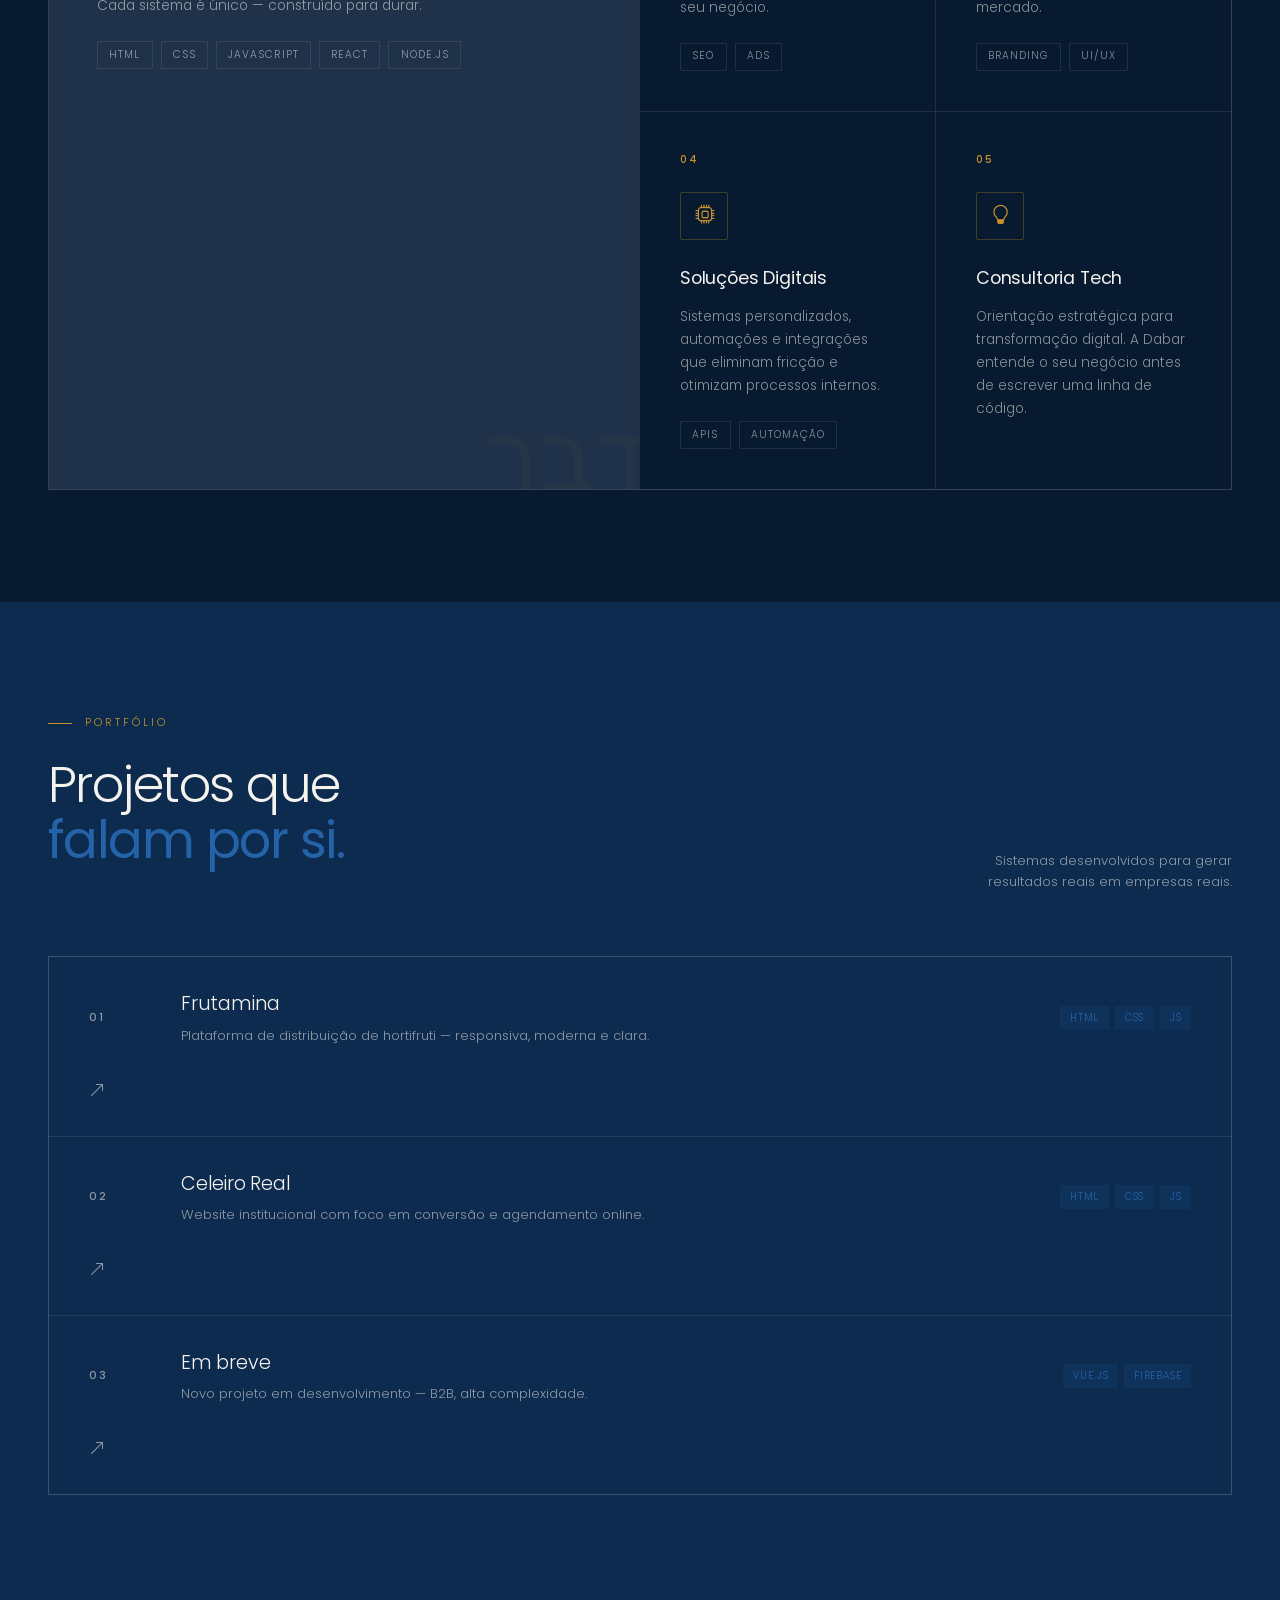
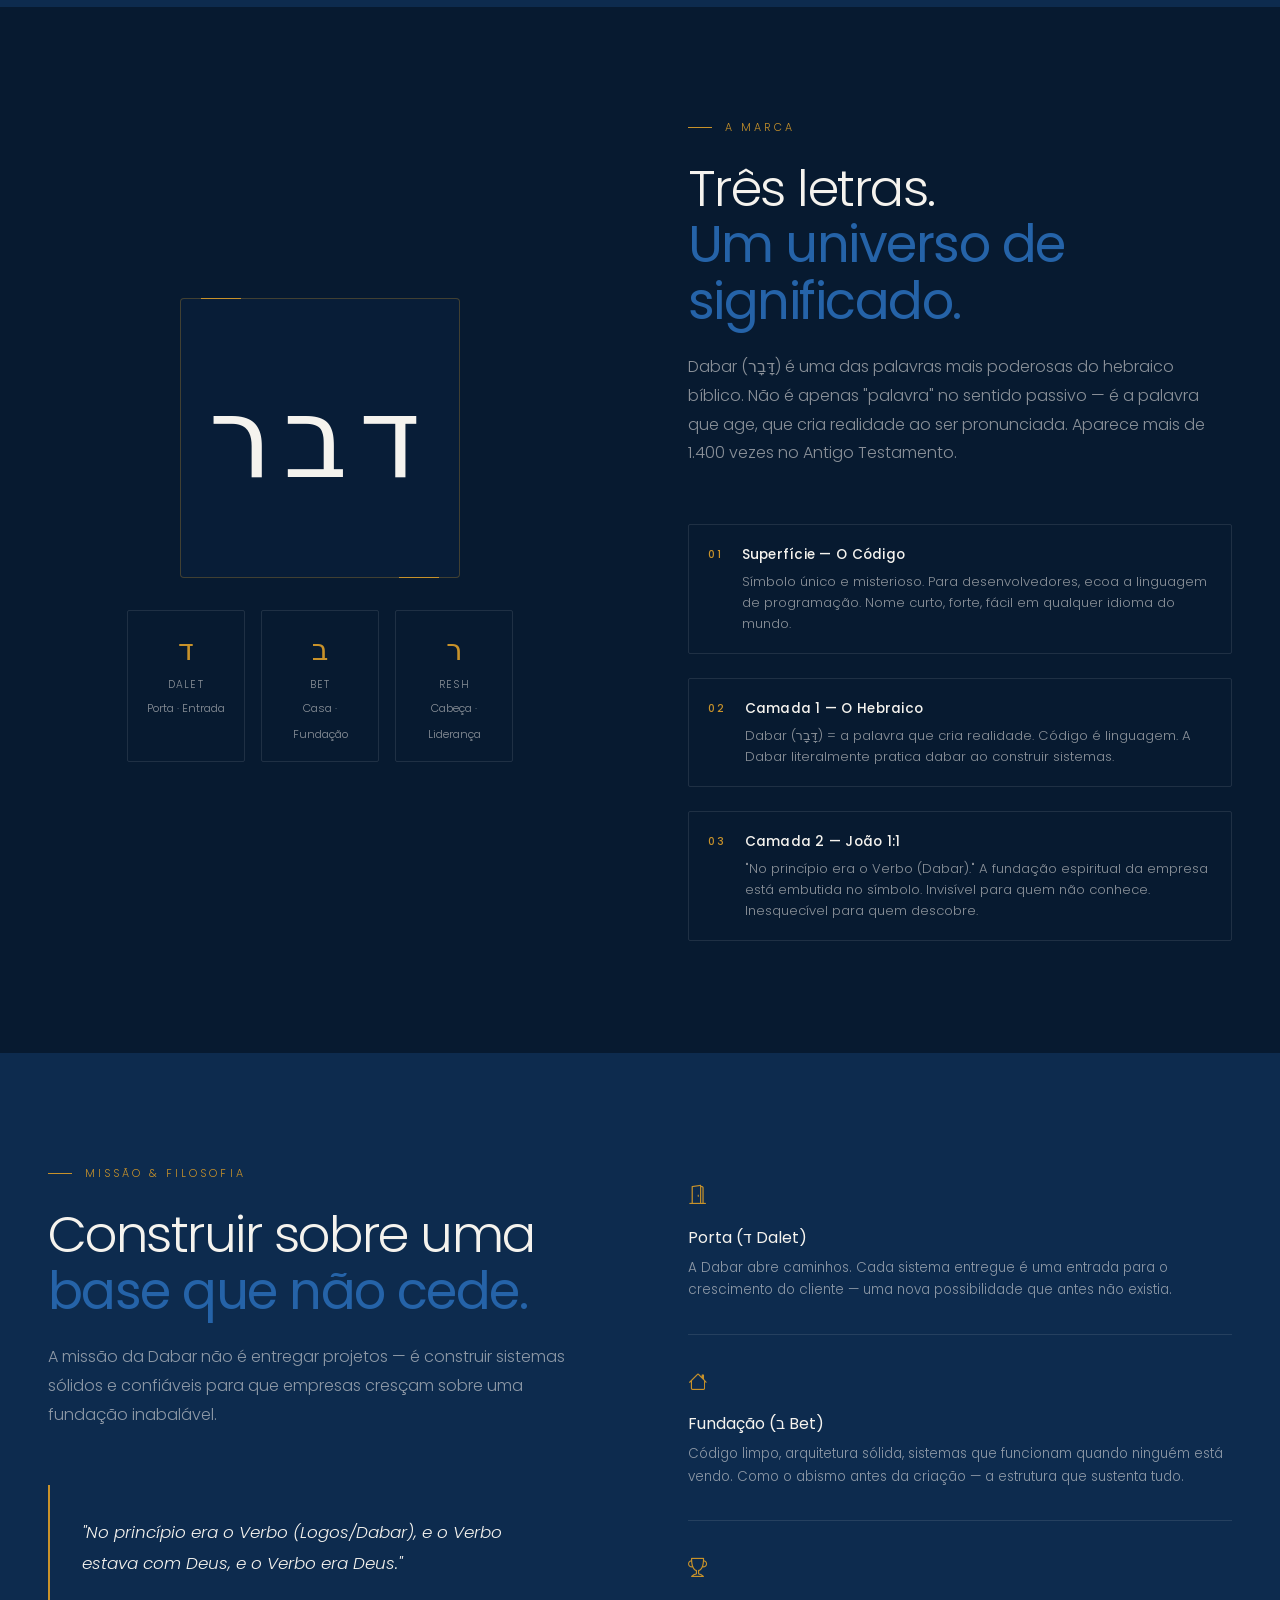
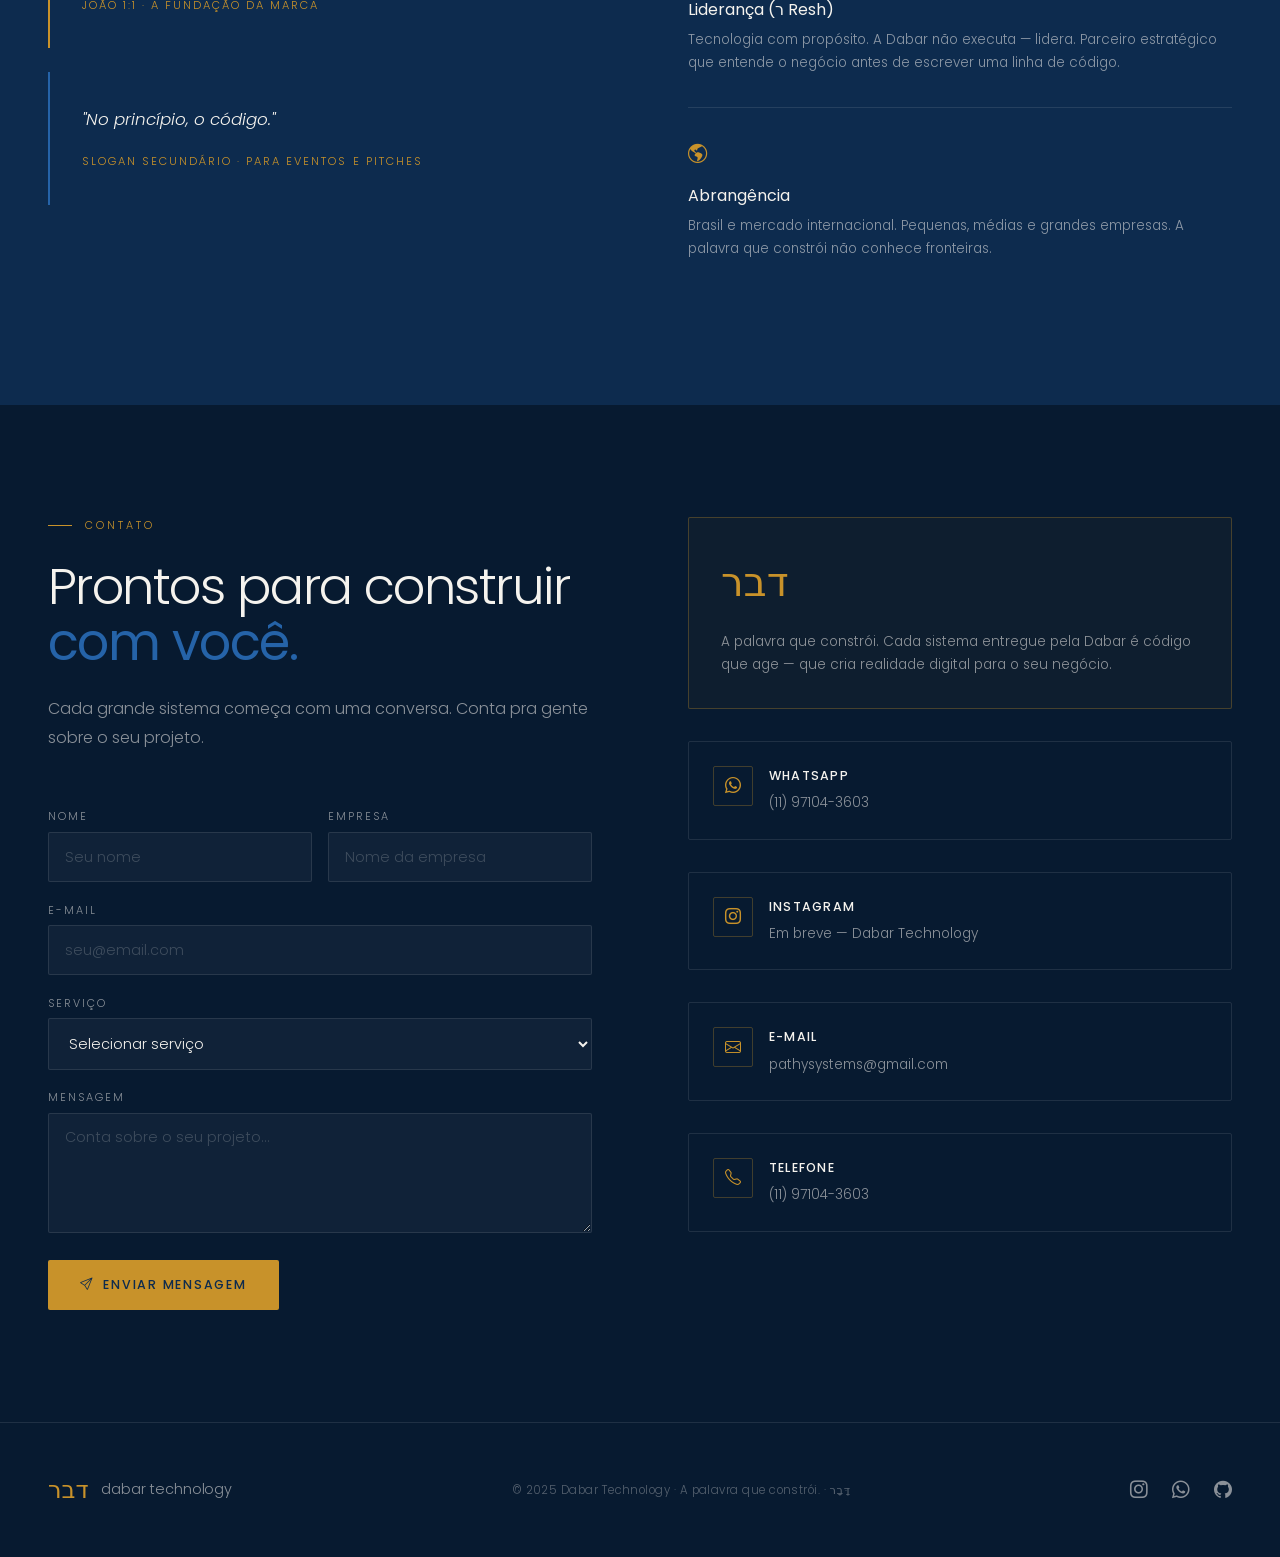
==== commit da1e9e7f: "Add files via upload" ====
--- a/index.html
+++ b/index.html
@@ -87,73 +87,6 @@
       <span>scroll</span>
       <div class="scroll-line"></div>
     </a>
-  </section>
-
-  <!-- SOBRE / SÍMBOLO -->
-  <section id="sobre">
-    <div class="sobre-grid">
-      <div class="sobre-visual">
-        <div class="symbol-showcase reveal">
-          <span class="symbol-main">דבר</span>
-        </div>
-        <div class="symbol-letters reveal reveal-delay-1">
-          <div class="letter-card">
-            <span class="letter-heb">ד</span>
-            <span class="letter-name">Dalet</span>
-            <span class="letter-meaning">Porta · Entrada</span>
-          </div>
-          <div class="letter-card">
-            <span class="letter-heb">ב</span>
-            <span class="letter-name">Bet</span>
-            <span class="letter-meaning">Casa · Fundação</span>
-          </div>
-          <div class="letter-card">
-            <span class="letter-heb">ר</span>
-            <span class="letter-name">Resh</span>
-            <span class="letter-meaning">Cabeça · Liderança</span>
-          </div>
-        </div>
-      </div>
-
-      <div class="sobre-content">
-        <div class="section-label reveal">A Marca</div>
-        <h2 class="section-title reveal reveal-delay-1">
-          Três letras.<br><strong>Um universo de significado.</strong>
-        </h2>
-        <p class="section-desc reveal reveal-delay-2">
-          Dabar (דָּבָר) é uma das palavras mais poderosas do hebraico bíblico. Não é apenas "palavra" no sentido
-          passivo — é a palavra que age, que cria realidade ao ser pronunciada. Aparece mais de 1.400 vezes no Antigo
-          Testamento.
-        </p>
-
-        <div class="layers">
-          <div class="layer reveal reveal-delay-1">
-            <span class="layer-num">01</span>
-            <div class="layer-content">
-              <h4>Superfície — O Código</h4>
-              <p>Símbolo único e misterioso. Para desenvolvedores, ecoa a linguagem de programação. Nome curto, forte,
-                fácil em qualquer idioma do mundo.</p>
-            </div>
-          </div>
-          <div class="layer reveal reveal-delay-2">
-            <span class="layer-num">02</span>
-            <div class="layer-content">
-              <h4>Camada 1 — O Hebraico</h4>
-              <p>Dabar (דָּבָר) = a palavra que cria realidade. Código é linguagem. A Dabar literalmente pratica dabar
-                ao construir sistemas.</p>
-            </div>
-          </div>
-          <div class="layer reveal reveal-delay-3">
-            <span class="layer-num">03</span>
-            <div class="layer-content">
-              <h4>Camada 2 — João 1:1</h4>
-              <p>"No princípio era o Verbo (Dabar)." A fundação espiritual da empresa está embutida no símbolo.
-                Invisível para quem não conhece. Inesquecível para quem descobre.</p>
-            </div>
-          </div>
-        </div>
-      </div>
-    </div>
   </section>
 
   <!-- SERVIÇOS -->
@@ -265,7 +198,7 @@
           <i class="bi bi-arrow-up-right project-arrow"></i>
         </a>
 
-        <a href="#" class="project-row reveal reveal-delay-1">
+        <a href="https://pathy-systems.github.io/celeiro-real/" class="project-row reveal reveal-delay-1" target="_blank">
           <span class="project-num">02</span>
           <div class="project-info">
             <h3>Celeiro Real</h3>
@@ -291,6 +224,73 @@
           </div>
           <i class="bi bi-arrow-up-right project-arrow"></i>
         </a>
+      </div>
+    </div>
+  </section>
+
+  <!-- SOBRE / SÍMBOLO -->
+  <section id="sobre">
+    <div class="sobre-grid">
+      <div class="sobre-visual">
+        <div class="symbol-showcase reveal">
+          <span class="symbol-main">דבר</span>
+        </div>
+        <div class="symbol-letters reveal reveal-delay-1">
+          <div class="letter-card">
+            <span class="letter-heb">ד</span>
+            <span class="letter-name">Dalet</span>
+            <span class="letter-meaning">Porta · Entrada</span>
+          </div>
+          <div class="letter-card">
+            <span class="letter-heb">ב</span>
+            <span class="letter-name">Bet</span>
+            <span class="letter-meaning">Casa · Fundação</span>
+          </div>
+          <div class="letter-card">
+            <span class="letter-heb">ר</span>
+            <span class="letter-name">Resh</span>
+            <span class="letter-meaning">Cabeça · Liderança</span>
+          </div>
+        </div>
+      </div>
+
+      <div class="sobre-content">
+        <div class="section-label reveal">A Marca</div>
+        <h2 class="section-title reveal reveal-delay-1">
+          Três letras.<br><strong>Um universo de significado.</strong>
+        </h2>
+        <p class="section-desc reveal reveal-delay-2">
+          Dabar (דָּבָר) é uma das palavras mais poderosas do hebraico bíblico. Não é apenas "palavra" no sentido
+          passivo — é a palavra que age, que cria realidade ao ser pronunciada. Aparece mais de 1.400 vezes no Antigo
+          Testamento.
+        </p>
+
+        <div class="layers">
+          <div class="layer reveal reveal-delay-1">
+            <span class="layer-num">01</span>
+            <div class="layer-content">
+              <h4>Superfície — O Código</h4>
+              <p>Símbolo único e misterioso. Para desenvolvedores, ecoa a linguagem de programação. Nome curto, forte,
+                fácil em qualquer idioma do mundo.</p>
+            </div>
+          </div>
+          <div class="layer reveal reveal-delay-2">
+            <span class="layer-num">02</span>
+            <div class="layer-content">
+              <h4>Camada 1 — O Hebraico</h4>
+              <p>Dabar (דָּבָר) = a palavra que cria realidade. Código é linguagem. A Dabar literalmente pratica dabar
+                ao construir sistemas.</p>
+            </div>
+          </div>
+          <div class="layer reveal reveal-delay-3">
+            <span class="layer-num">03</span>
+            <div class="layer-content">
+              <h4>Camada 2 — João 1:1</h4>
+              <p>"No princípio era o Verbo (Dabar)." A fundação espiritual da empresa está embutida no símbolo.
+                Invisível para quem não conhece. Inesquecível para quem descobre.</p>
+            </div>
+          </div>
+        </div>
       </div>
     </div>
   </section>
--- a/assets/css/home.css
+++ b/assets/css/home.css
@@ -311,7 +311,7 @@
 
     /* ── SERVICES ── */
     #servicos {
-      background: var(--midnight);
+      background: var(--midnight-deep);
     }
 
     .services-container {
@@ -329,7 +329,7 @@
     }
 
     .service-card {
-      background: var(--midnight);
+      background: var(--midnight-deep);
       padding: 2.5rem;
       position: relative;
       overflow: hidden;
@@ -424,7 +424,7 @@
 
     /* ── PORTFOLIO ── */
     #portfolio {
-      background: var(--midnight-deep);
+      background: var(--midnight);
       overflow: hidden;
     }
 
@@ -454,7 +454,7 @@
       align-items: center;
       gap: 2rem;
       padding: 2rem 2.5rem;
-      background: var(--midnight-deep);
+      background: var(--midnight);
       text-decoration: none;
       color: inherit;
       transition: background 0.3s;
